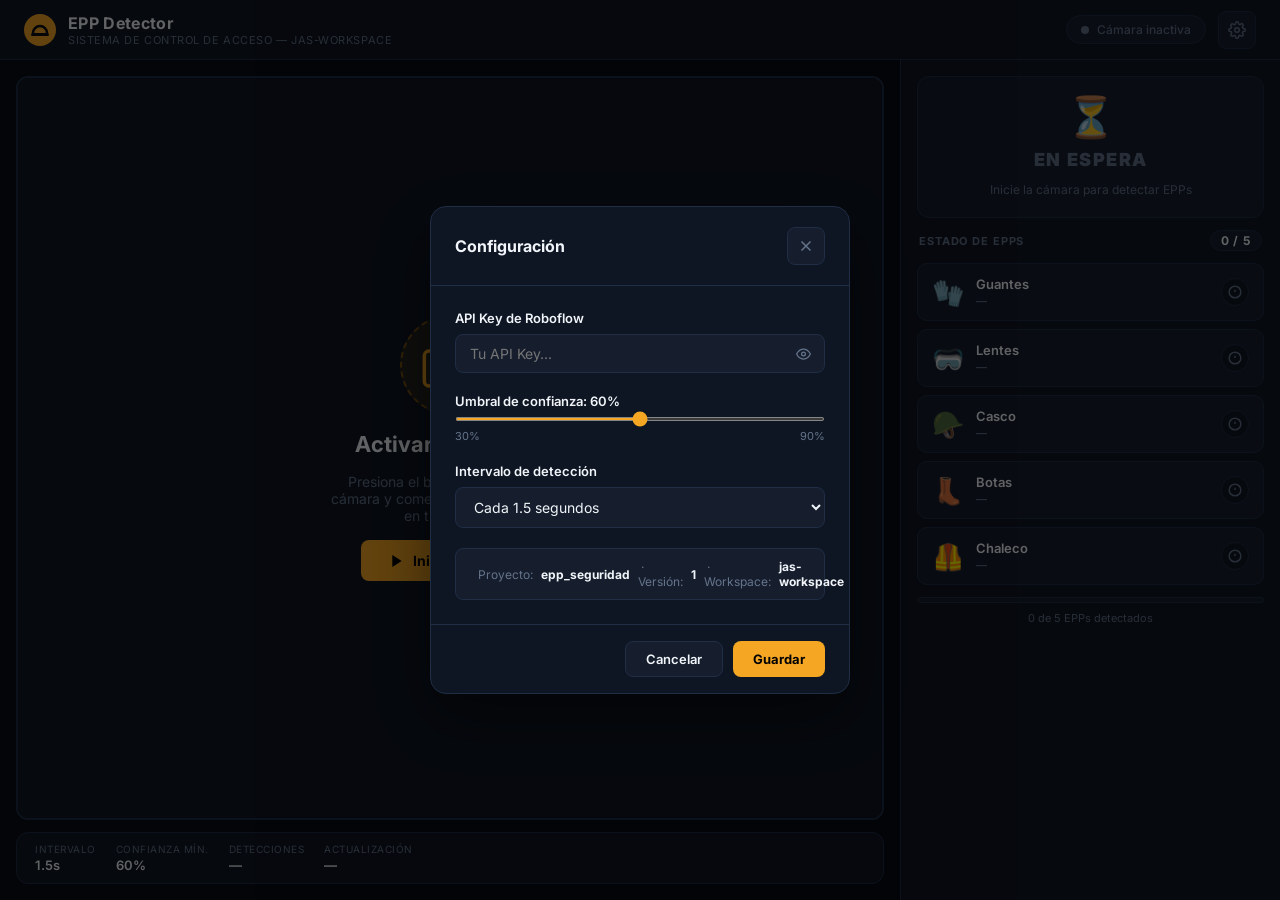
==== index.html @ 8971dd76 "Add files via upload" ====
<!DOCTYPE html>
<html lang="es">
<head>
  <meta charset="UTF-8">
  <meta name="viewport" content="width=device-width, initial-scale=1.0">
  <title>EPP Detector — Control de Acceso</title>
  <meta name="description" content="Sistema de detección de Equipos de Protección Personal en tiempo real usando IA.">
  <link rel="stylesheet" href="style.css">
</head>
<body>

<!-- HEADER -->
<header class="header">
  <div class="header-brand">
    <div class="header-logo">
      <svg width="32" height="32" viewBox="0 0 32 32" fill="none">
        <circle cx="16" cy="16" r="16" fill="#F5A623"/>
        <path d="M9 19c0-3.866 3.134-7 7-7s7 3.134 7 7" stroke="#080C16" stroke-width="2.5" stroke-linecap="round"/>
        <rect x="7" y="19" width="18" height="3" rx="1.5" fill="#080C16"/>
      </svg>
    </div>
    <div>
      <h1 class="header-title">EPP Detector</h1>
      <p class="header-subtitle">Sistema de Control de Acceso — jas-workspace</p>
    </div>
  </div>
  <div class="header-controls">
    <div class="detection-status" id="detection-status">
      <span class="status-dot" id="status-dot"></span>
      <span id="status-text">Cámara inactiva</span>
    </div>
    <button class="btn-icon" id="settings-btn" title="Configuración">
      <svg width="18" height="18" viewBox="0 0 24 24" fill="none" stroke="currentColor" stroke-width="2">
        <circle cx="12" cy="12" r="3"/>
        <path d="M19.4 15a1.65 1.65 0 0 0 .33 1.82l.06.06a2 2 0 0 1-2.83 2.83l-.06-.06a1.65 1.65 0 0 0-1.82-.33 1.65 1.65 0 0 0-1 1.51V21a2 2 0 0 1-4 0v-.09A1.65 1.65 0 0 0 9 19.4a1.65 1.65 0 0 0-1.82.33l-.06.06a2 2 0 0 1-2.83-2.83l.06-.06A1.65 1.65 0 0 0 4.68 15a1.65 1.65 0 0 0-1.51-1H3a2 2 0 0 1 0-4h.09A1.65 1.65 0 0 0 4.6 9a1.65 1.65 0 0 0-.33-1.82l-.06-.06a2 2 0 0 1 2.83-2.83l.06.06A1.65 1.65 0 0 0 9 4.68a1.65 1.65 0 0 0 1-1.51V3a2 2 0 0 1 4 0v.09a1.65 1.65 0 0 0 1 1.51 1.65 1.65 0 0 0 1.82-.33l.06-.06a2 2 0 0 1 2.83 2.83l-.06.06A1.65 1.65 0 0 0 19.4 9a1.65 1.65 0 0 0 1.51 1H21a2 2 0 0 1 0 4h-.09a1.65 1.65 0 0 0-1.51 1z"/>
      </svg>
    </button>
  </div>
</header>

<!-- MAIN -->
<main class="main-content">

  <!-- CAMERA -->
  <section class="camera-section">
    <div class="camera-wrapper" id="camera-wrapper">
      <video id="video" autoplay playsinline muted></video>
      <canvas id="overlay"></canvas>

      <div class="camera-placeholder" id="camera-placeholder">
        <div class="placeholder-content">
          <div class="camera-icon-wrapper">
            <svg width="56" height="56" viewBox="0 0 24 24" fill="none" stroke="currentColor" stroke-width="1.5">
              <path d="M23 19a2 2 0 0 1-2 2H3a2 2 0 0 1-2-2V8a2 2 0 0 1 2-2h4l2-3h6l2 3h4a2 2 0 0 1 2 2z"/>
              <circle cx="12" cy="13" r="4"/>
            </svg>
          </div>
          <h2>Activar Detección</h2>
          <p>Presiona el botón para iniciar la cámara y comenzar a detectar EPPs en tiempo real</p>
          <button class="btn-primary" id="start-camera-btn">
            <svg width="16" height="16" viewBox="0 0 24 24" fill="currentColor"><polygon points="5 3 19 12 5 21 5 3"/></svg>
            Iniciar Cámara
          </button>
        </div>
      </div>

      <div class="scan-line" id="scan-line"></div>
      <div class="no-detection-overlay" id="no-detection-overlay">⚠&nbsp; Sin EPPs Detectados</div>
    </div>

    <div class="camera-bar">
      <div class="camera-bar-info">
        <span class="bar-label">Intervalo</span>
        <span class="bar-value" id="interval-display">1.5s</span>
      </div>
      <div class="camera-bar-info">
        <span class="bar-label">Confianza mín.</span>
        <span class="bar-value" id="confidence-display">60%</span>
      </div>
      <div class="camera-bar-info">
        <span class="bar-label">Detecciones</span>
        <span class="bar-value" id="detections-count">—</span>
      </div>
      <div class="camera-bar-info">
        <span class="bar-label">Actualización</span>
        <span class="bar-value" id="last-update">—</span>
      </div>
      <button class="btn-stop" id="stop-camera-btn" style="display:none">
        <svg width="12" height="12" viewBox="0 0 24 24" fill="currentColor"><rect x="3" y="3" width="18" height="18" rx="2"/></svg>
        Detener
      </button>
    </div>
  </section>

  <!-- STATUS PANEL -->
  <section class="status-section">

    <!-- Access Indicator -->
    <div class="access-card" id="access-card">
      <div class="access-icon" id="access-icon">⏳</div>
      <span class="access-label" id="access-label">EN ESPERA</span>
      <span class="access-sublabel" id="access-sublabel">Inicie la cámara para detectar EPPs</span>
    </div>

    <!-- Missing EPPs -->
    <div class="missing-alert" id="missing-alert" style="display:none">
      <div class="missing-header">
        <svg width="14" height="14" viewBox="0 0 24 24" fill="none" stroke="currentColor" stroke-width="2.5">
          <path d="M10.29 3.86L1.82 18a2 2 0 0 0 1.71 3h16.94a2 2 0 0 0 1.71-3L13.71 3.86a2 2 0 0 0-3.42 0z"/>
          <line x1="12" y1="9" x2="12" y2="13"/>
          <line x1="12" y1="17" x2="12.01" y2="17"/>
        </svg>
        EPPs Faltantes
      </div>
      <div class="missing-list" id="missing-list"></div>
    </div>

    <!-- EPP Status Grid -->
    <div class="epp-section-title">
      <span>Estado de EPPs</span>
      <span class="epp-counter" id="epp-counter">0 / 5</span>
    </div>

    <div class="epp-grid" id="epp-grid">
      <!-- Cards injected by JS -->
    </div>

    <!-- Progress -->
    <div class="progress-section">
      <div class="progress-bar-wrapper">
        <div class="progress-bar" id="progress-bar" style="width:0%"></div>
      </div>
      <span class="progress-label" id="progress-label">0 de 5 EPPs detectados</span>
    </div>

  </section>
</main>

<!-- SETTINGS MODAL -->
<div class="modal-overlay" id="modal-overlay">
  <div class="modal">
    <div class="modal-header">
      <h2>Configuración</h2>
      <button class="btn-icon" id="close-modal-btn">
        <svg width="18" height="18" viewBox="0 0 24 24" fill="none" stroke="currentColor" stroke-width="2">
          <line x1="18" y1="6" x2="6" y2="18"/><line x1="6" y1="6" x2="18" y2="18"/>
        </svg>
      </button>
    </div>
    <div class="modal-body">
      <div class="form-group">
        <label for="api-key-input">API Key de Roboflow</label>
        <div class="input-wrapper">
          <input type="password" id="api-key-input" class="form-input" placeholder="Tu API Key...">
          <button class="btn-toggle-password" id="toggle-password" type="button">
            <svg width="15" height="15" viewBox="0 0 24 24" fill="none" stroke="currentColor" stroke-width="2">
              <path d="M1 12s4-8 11-8 11 8 11 8-4 8-11 8-11-8-11-8z"/>
              <circle cx="12" cy="12" r="3"/>
            </svg>
          </button>
        </div>
      </div>
      <div class="form-group">
        <label for="confidence-input">Umbral de confianza: <span id="confidence-value">60%</span></label>
        <input type="range" id="confidence-input" min="30" max="90" value="60" class="form-range">
        <div class="range-labels"><span>30%</span><span>90%</span></div>
      </div>
      <div class="form-group">
        <label for="interval-input">Intervalo de detección</label>
        <select id="interval-input" class="form-select">
          <option value="1000">Cada 1 segundo</option>
          <option value="1500" selected>Cada 1.5 segundos</option>
          <option value="2000">Cada 2 segundos</option>
          <option value="3000">Cada 3 segundos</option>
        </select>
      </div>
      <div class="modal-info">
        <svg width="13" height="13" viewBox="0 0 24 24" fill="none" stroke="currentColor" stroke-width="2">
          <circle cx="12" cy="12" r="10"/><line x1="12" y1="8" x2="12" y2="12"/><line x1="12" y1="16" x2="12.01" y2="16"/>
        </svg>
        Proyecto: <strong>epp_seguridad</strong> &nbsp;·&nbsp; Versión: <strong>1</strong> &nbsp;·&nbsp; Workspace: <strong>jas-workspace</strong>
      </div>
    </div>
    <div class="modal-footer">
      <button class="btn-secondary" id="cancel-modal-btn">Cancelar</button>
      <button class="btn-save" id="save-config-btn">Guardar</button>
    </div>
  </div>
</div>

<script src="app.js"></script>
</body>
</html>
---- style.css ----
@import url('https://fonts.googleapis.com/css2?family=Inter:wght@300;400;500;600;700;800;900&display=swap');

*, *::before, *::after { box-sizing: border-box; margin: 0; padding: 0; }

:root {
  --bg:        #080C16;
  --surface:   #0F1623;
  --card:      #161E2E;
  --border:    #1F2D45;
  --accent:    #F5A623;
  --accent-dim:#7A5212;
  --success:   #10B981;
  --warning:   #F59E0B;
  --danger:    #EF4444;
  --neutral:   #3B82F6;
  --text:      #F1F5F9;
  --muted:     #64748B;
  --radius:    12px;
}

html, body { height: 100%; font-family: 'Inter', sans-serif; background: var(--bg); color: var(--text); overflow: hidden; }

/* ── HEADER ── */
.header {
  display: flex; align-items: center; justify-content: space-between;
  padding: 0 24px; height: 60px;
  background: var(--surface); border-bottom: 1px solid var(--border);
  position: relative; z-index: 10;
}
.header-brand { display: flex; align-items: center; gap: 12px; }
.header-logo { display: flex; }
.header-title { font-size: 16px; font-weight: 700; letter-spacing: 0.02em; }
.header-subtitle { font-size: 11px; color: var(--muted); letter-spacing: 0.05em; text-transform: uppercase; }
.header-controls { display: flex; align-items: center; gap: 12px; }

.detection-status {
  display: flex; align-items: center; gap: 8px;
  background: var(--card); border: 1px solid var(--border);
  padding: 6px 14px; border-radius: 999px;
  font-size: 12px; font-weight: 500; color: var(--muted);
}
.status-dot {
  width: 8px; height: 8px; border-radius: 50%; background: var(--muted);
  transition: background 0.4s;
}
.status-dot.active { background: var(--success); box-shadow: 0 0 8px var(--success); animation: pulse-dot 2s infinite; }
.status-dot.detecting { background: var(--accent); box-shadow: 0 0 8px var(--accent); animation: pulse-dot 1s infinite; }

@keyframes pulse-dot { 0%,100%{opacity:1} 50%{opacity:0.4} }

.btn-icon {
  width: 38px; height: 38px; border-radius: 8px;
  background: var(--card); border: 1px solid var(--border);
  color: var(--muted); cursor: pointer; display: flex; align-items: center;
  justify-content: center; transition: all 0.2s;
}
.btn-icon:hover { color: var(--text); border-color: var(--accent); background: rgba(245,166,35,0.08); }

/* ── LAYOUT ── */
.main-content {
  display: grid; grid-template-columns: 1fr 380px;
  height: calc(100vh - 60px); overflow: hidden;
}

/* ── CAMERA SECTION ── */
.camera-section {
  display: flex; flex-direction: column;
  padding: 16px; gap: 12px;
  background: var(--bg); overflow: hidden;
}

.camera-wrapper {
  flex: 1; position: relative; border-radius: var(--radius);
  overflow: hidden; background: #000;
  border: 2px solid var(--border); transition: border-color 0.4s;
}
.camera-wrapper.no-epp   { border-color: var(--danger); box-shadow: 0 0 24px rgba(239,68,68,0.3); }
.camera-wrapper.all-epp  { border-color: var(--success); box-shadow: 0 0 24px rgba(16,185,129,0.25); }
.camera-wrapper.warn-epp { border-color: var(--warning); box-shadow: 0 0 24px rgba(245,158,11,0.25); }

#video {
  width: 100%; height: 100%; object-fit: cover;
  display: block; transform: scaleX(-1);
}
#overlay {
  position: absolute; inset: 0; width: 100%; height: 100%;
  pointer-events: none; transform: scaleX(-1);
}

.camera-placeholder {
  position: absolute; inset: 0; display: flex; align-items: center;
  justify-content: center; background: var(--surface);
}
.placeholder-content { text-align: center; display: flex; flex-direction: column; align-items: center; gap: 16px; }
.camera-icon-wrapper {
  width: 100px; height: 100px; border-radius: 50%;
  background: rgba(245,166,35,0.1); border: 2px dashed var(--accent-dim);
  display: flex; align-items: center; justify-content: center; color: var(--accent);
}
.placeholder-content h2 { font-size: 22px; font-weight: 700; }
.placeholder-content p  { font-size: 14px; color: var(--muted); max-width: 240px; }

.btn-primary {
  display: flex; align-items: center; gap: 8px;
  padding: 12px 28px; border-radius: 8px;
  background: var(--accent); border: none; color: #000;
  font-weight: 700; font-size: 14px; cursor: pointer;
  transition: all 0.2s; font-family: 'Inter', sans-serif;
}
.btn-primary:hover { background: #ffc045; transform: translateY(-1px); box-shadow: 0 6px 20px rgba(245,166,35,0.4); }

/* Scanning line */
.scan-line {
  position: absolute; left: 0; right: 0; height: 2px;
  background: linear-gradient(90deg, transparent, var(--accent), transparent);
  top: 0; display: none; animation: scan 2.5s linear infinite;
}
.scan-line.active { display: block; }
@keyframes scan { 0%{top:0} 100%{top:100%} }

/* No detection overlay */
.no-detection-overlay {
  position: absolute; inset: 0; display: none;
  align-items: center; justify-content: center;
  background: rgba(239,68,68,0.12);
  border: 3px solid var(--danger);
  border-radius: var(--radius);
  font-size: 18px; font-weight: 700; color: var(--danger);
  letter-spacing: 0.05em; pointer-events: none;
}
.no-detection-overlay.visible { display: flex; animation: flash 1.5s ease-in-out infinite; }
@keyframes flash { 0%,100%{opacity:1} 50%{opacity:0.5} }

/* Camera bottom bar */
.camera-bar {
  display: flex; align-items: center; gap: 20px;
  background: var(--surface); border: 1px solid var(--border);
  border-radius: var(--radius); padding: 10px 18px;
  flex-shrink: 0;
}
.camera-bar-info { display: flex; flex-direction: column; gap: 2px; }
.bar-label { font-size: 10px; color: var(--muted); text-transform: uppercase; letter-spacing: 0.05em; }
.bar-value { font-size: 13px; font-weight: 600; color: var(--text); }

.btn-stop {
  margin-left: auto; display: flex; align-items: center; gap: 6px;
  padding: 7px 16px; border-radius: 6px;
  background: rgba(239,68,68,0.15); border: 1px solid rgba(239,68,68,0.4);
  color: var(--danger); font-weight: 600; font-size: 13px;
  cursor: pointer; transition: all 0.2s; font-family: 'Inter', sans-serif;
}
.btn-stop:hover { background: rgba(239,68,68,0.25); }

/* ── STATUS SECTION ── */
.status-section {
  display: flex; flex-direction: column; gap: 12px;
  padding: 16px; background: var(--surface);
  border-left: 1px solid var(--border); overflow-y: auto;
}

/* Access Card */
.access-card {
  border-radius: var(--radius); padding: 20px;
  display: flex; flex-direction: column; align-items: center; gap: 12px;
  background: var(--card); border: 1px solid var(--border);
  text-align: center; transition: all 0.4s;
}
.access-card.permitted {
  background: rgba(16,185,129,0.1); border-color: var(--success);
  box-shadow: 0 0 30px rgba(16,185,129,0.2);
}
.access-card.warning {
  background: rgba(245,158,11,0.1); border-color: var(--warning);
  box-shadow: 0 0 30px rgba(245,158,11,0.2);
}
.access-card.denied {
  background: rgba(239,68,68,0.1); border-color: var(--danger);
  box-shadow: 0 0 30px rgba(239,68,68,0.2);
}

.access-icon { font-size: 40px; line-height: 1; }
.access-label {
  font-size: 18px; font-weight: 900; letter-spacing: 0.08em;
  text-transform: uppercase;
}
.access-card.permitted .access-label { color: var(--success); }
.access-card.warning   .access-label { color: var(--warning); }
.access-card.denied    .access-label { color: var(--danger); }
.access-card .access-label { color: var(--muted); }

.access-sublabel { font-size: 12px; color: var(--muted); }

/* Missing alert */
.missing-alert {
  background: rgba(239,68,68,0.08); border: 1px solid rgba(239,68,68,0.35);
  border-radius: var(--radius); padding: 12px 16px;
}
.missing-header {
  display: flex; align-items: center; gap: 8px;
  font-size: 12px; font-weight: 700; color: var(--danger);
  text-transform: uppercase; letter-spacing: 0.05em; margin-bottom: 10px;
}
.missing-item {
  display: flex; align-items: center; gap: 8px;
  font-size: 13px; color: var(--text); padding: 5px 0;
  border-bottom: 1px solid rgba(255,255,255,0.05);
}
.missing-item:last-child { border-bottom: none; }
.missing-item-icon { font-size: 18px; }

/* EPP Section */
.epp-section-title {
  display: flex; align-items: center; justify-content: space-between;
  font-size: 11px; font-weight: 700; color: var(--muted);
  text-transform: uppercase; letter-spacing: 0.08em; padding: 0 2px;
}
.epp-counter {
  background: var(--card); border: 1px solid var(--border);
  padding: 2px 10px; border-radius: 999px;
  font-size: 12px; font-weight: 700; color: var(--text);
}

.epp-grid { display: flex; flex-direction: column; gap: 8px; }

.epp-card {
  display: flex; align-items: center; gap: 12px;
  background: var(--card); border: 1px solid var(--border);
  border-radius: 10px; padding: 12px 14px;
  transition: all 0.35s;
}
.epp-card.detected {
  background: rgba(16,185,129,0.08); border-color: rgba(16,185,129,0.5);
}
.epp-card.missing {
  background: rgba(239,68,68,0.07); border-color: rgba(239,68,68,0.4);
}

.epp-card-icon { font-size: 26px; flex-shrink: 0; }
.epp-card-info { flex: 1; display: flex; flex-direction: column; gap: 2px; }
.epp-card-name { font-size: 13px; font-weight: 600; }
.epp-card-conf { font-size: 11px; color: var(--muted); font-weight: 500; }
.epp-card.detected .epp-card-conf { color: var(--success); }

.epp-card-badge {
  width: 28px; height: 28px; border-radius: 50%;
  display: flex; align-items: center; justify-content: center;
  background: var(--surface); border: 1.5px solid var(--border);
  color: var(--muted); flex-shrink: 0; transition: all 0.3s;
}
.epp-card.detected .epp-card-badge {
  background: rgba(16,185,129,0.15); border-color: var(--success); color: var(--success);
}
.epp-card.missing .epp-card-badge {
  background: rgba(239,68,68,0.15); border-color: var(--danger); color: var(--danger);
}

/* Progress */
.progress-section { display: flex; flex-direction: column; gap: 8px; }
.progress-bar-wrapper {
  height: 6px; background: var(--card); border-radius: 999px;
  overflow: hidden; border: 1px solid var(--border);
}
.progress-bar {
  height: 100%; border-radius: 999px;
  background: linear-gradient(90deg, var(--success), #34D399);
  transition: width 0.5s cubic-bezier(.4,0,.2,1);
}
.progress-label { font-size: 11px; color: var(--muted); text-align: center; }

/* ── MODAL ── */
.modal-overlay {
  position: fixed; inset: 0; background: rgba(0,0,0,0.6);
  display: flex; align-items: center; justify-content: center;
  z-index: 100; opacity: 0; pointer-events: none; transition: opacity 0.25s;
}
.modal-overlay.open { opacity: 1; pointer-events: all; }

.modal {
  background: var(--surface); border: 1px solid var(--border);
  border-radius: 16px; width: 420px; max-width: 95vw;
  transform: translateY(16px); transition: transform 0.25s;
  box-shadow: 0 24px 60px rgba(0,0,0,0.5);
}
.modal-overlay.open .modal { transform: translateY(0); }

.modal-header {
  display: flex; align-items: center; justify-content: space-between;
  padding: 20px 24px; border-bottom: 1px solid var(--border);
}
.modal-header h2 { font-size: 16px; font-weight: 700; }
.modal-body { padding: 24px; display: flex; flex-direction: column; gap: 20px; }
.modal-footer {
  display: flex; gap: 10px; justify-content: flex-end;
  padding: 16px 24px; border-top: 1px solid var(--border);
}

.form-group { display: flex; flex-direction: column; gap: 8px; }
.form-group label { font-size: 13px; font-weight: 600; color: var(--text); }

.input-wrapper { position: relative; }
.form-input {
  width: 100%; padding: 10px 42px 10px 14px;
  background: var(--card); border: 1px solid var(--border);
  border-radius: 8px; color: var(--text);
  font-size: 14px; font-family: 'Inter', sans-serif;
  outline: none; transition: border-color 0.2s;
}
.form-input:focus { border-color: var(--accent); }

.btn-toggle-password {
  position: absolute; right: 10px; top: 50%; transform: translateY(-50%);
  background: none; border: none; color: var(--muted); cursor: pointer;
  display: flex; padding: 4px;
}

.form-range {
  width: 100%; accent-color: var(--accent); cursor: pointer; height: 4px;
}
.range-labels {
  display: flex; justify-content: space-between;
  font-size: 11px; color: var(--muted);
}
.form-select {
  width: 100%; padding: 10px 14px;
  background: var(--card); border: 1px solid var(--border);
  border-radius: 8px; color: var(--text);
  font-size: 14px; font-family: 'Inter', sans-serif;
  outline: none; cursor: pointer; transition: border-color 0.2s;
}
.form-select:focus { border-color: var(--accent); }

.modal-info {
  display: flex; align-items: center; gap: 8px;
  font-size: 12px; color: var(--muted);
  background: var(--card); border: 1px solid var(--border);
  border-radius: 8px; padding: 10px 14px;
}
.modal-info strong { color: var(--text); }

.btn-secondary {
  padding: 9px 20px; border-radius: 8px;
  background: var(--card); border: 1px solid var(--border);
  color: var(--text); font-weight: 600; font-size: 13px;
  cursor: pointer; transition: all 0.2s; font-family: 'Inter', sans-serif;
}
.btn-secondary:hover { border-color: var(--accent); }

.btn-save {
  padding: 9px 20px; border-radius: 8px;
  background: var(--accent); border: none;
  color: #000; font-weight: 700; font-size: 13px;
  cursor: pointer; transition: all 0.2s; font-family: 'Inter', sans-serif;
}
.btn-save:hover { background: #ffc045; }

/* Scrollbar */
.status-section::-webkit-scrollbar { width: 4px; }
.status-section::-webkit-scrollbar-track { background: transparent; }
.status-section::-webkit-scrollbar-thumb { background: var(--border); border-radius: 99px; }
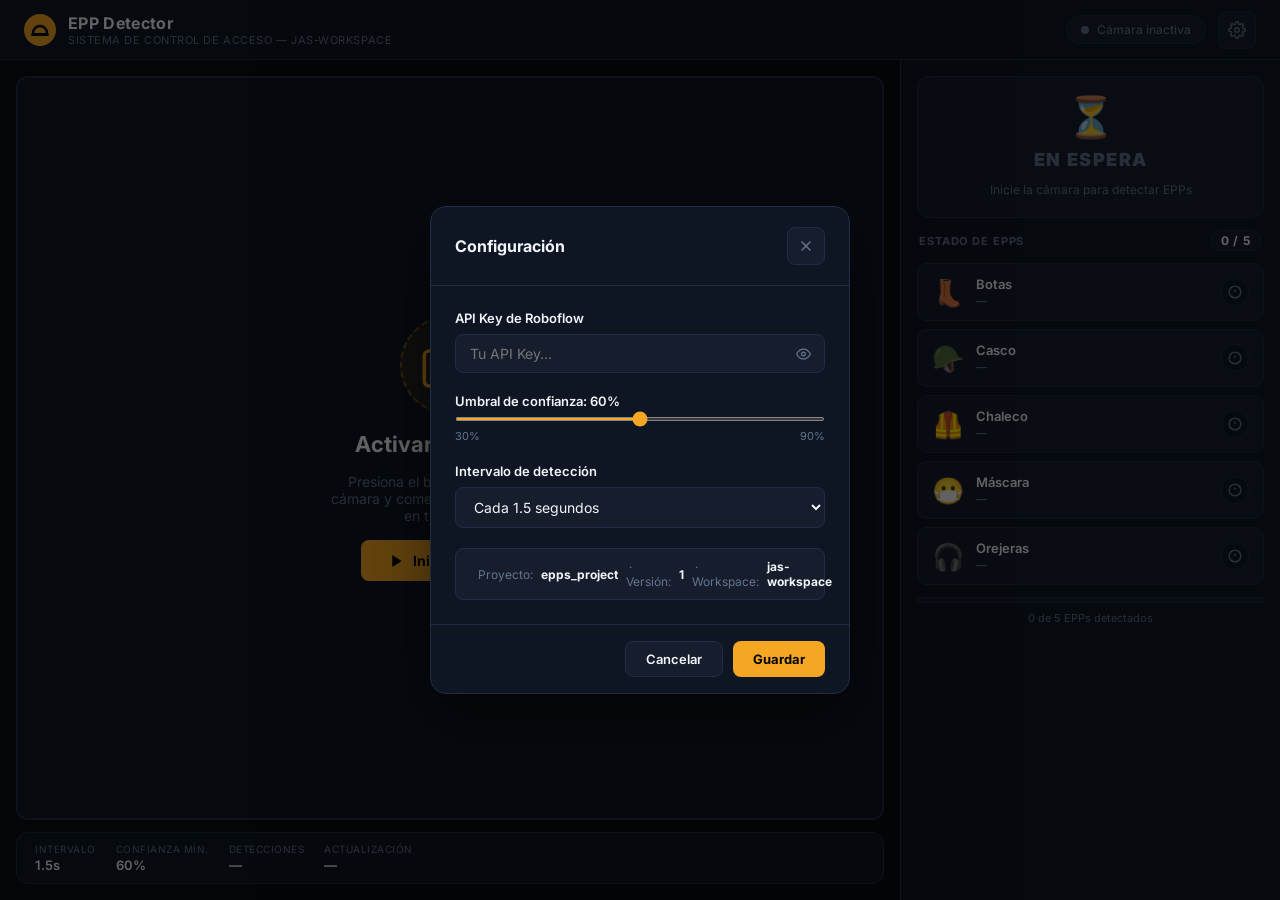
==== commit c21956b9: "Add files via upload" ====
--- a/index.html
+++ b/index.html
@@ -178,7 +178,7 @@
         <svg width="13" height="13" viewBox="0 0 24 24" fill="none" stroke="currentColor" stroke-width="2">
           <circle cx="12" cy="12" r="10"/><line x1="12" y1="8" x2="12" y2="12"/><line x1="12" y1="16" x2="12.01" y2="16"/>
         </svg>
-        Proyecto: <strong>epp_seguridad</strong> &nbsp;·&nbsp; Versión: <strong>1</strong> &nbsp;·&nbsp; Workspace: <strong>jas-workspace</strong>
+        Proyecto: <strong>epps_project</strong> &nbsp;·&nbsp; Versión: <strong>1</strong> &nbsp;·&nbsp; Workspace: <strong>jas-workspace</strong>
       </div>
     </div>
     <div class="modal-footer">
--- a/style.css
+++ b/style.css
@@ -80,11 +80,11 @@
 
 #video {
   width: 100%; height: 100%; object-fit: cover;
-  display: block; transform: scaleX(-1);
+  display: block;
 }
 #overlay {
   position: absolute; inset: 0; width: 100%; height: 100%;
-  pointer-events: none; transform: scaleX(-1);
+  pointer-events: none;
 }
 
 .camera-placeholder {
@@ -357,3 +357,35 @@
 .status-section::-webkit-scrollbar { width: 4px; }
 .status-section::-webkit-scrollbar-track { background: transparent; }
 .status-section::-webkit-scrollbar-thumb { background: var(--border); border-radius: 99px; }
+
+/* Responsive Design para Celulares */
+@media (max-width: 850px) {
+  .main-content {
+    grid-template-columns: 1fr;
+    grid-template-rows: auto 1fr;
+    height: auto;
+    overflow-y: visible;
+  }
+  html, body { overflow-y: auto; height: auto; }
+  .camera-section { height: auto; aspect-ratio: 3/4; min-height: 450px; padding: 12px; }
+  .status-section { border-left: none; border-top: 1px solid var(--border); overflow-y: visible; padding-bottom: 40px; }
+  .header { padding: 0 16px; }
+  .header-brand { gap: 8px; }
+  .header-title { font-size: 14px; }
+  .header-subtitle { display: none; }
+  .detection-status { padding: 4px 10px; font-size: 11px; }
+  #status-text { display: none; } /* Solo muestra el punto en móvil */
+  .camera-bar { flex-wrap: wrap; justify-content: space-between; gap: 10px; }
+  .camera-bar-info { width: calc(50% - 5px); }
+  .btn-stop { width: 100%; justify-content: center; margin-top: 5px; margin-left: 0; }
+  .modal { width: 95vw; margin: 20px; }
+}
+
+@media (max-width: 480px) {
+  .camera-section { aspect-ratio: 9/16; min-height: 50vh; }
+  .access-icon { font-size: 32px; }
+  .access-label { font-size: 16px; }
+  .epp-card { padding: 10px 12px; }
+  .epp-card-icon { font-size: 22px; }
+  .epp-card-name { font-size: 12px; }
+}
